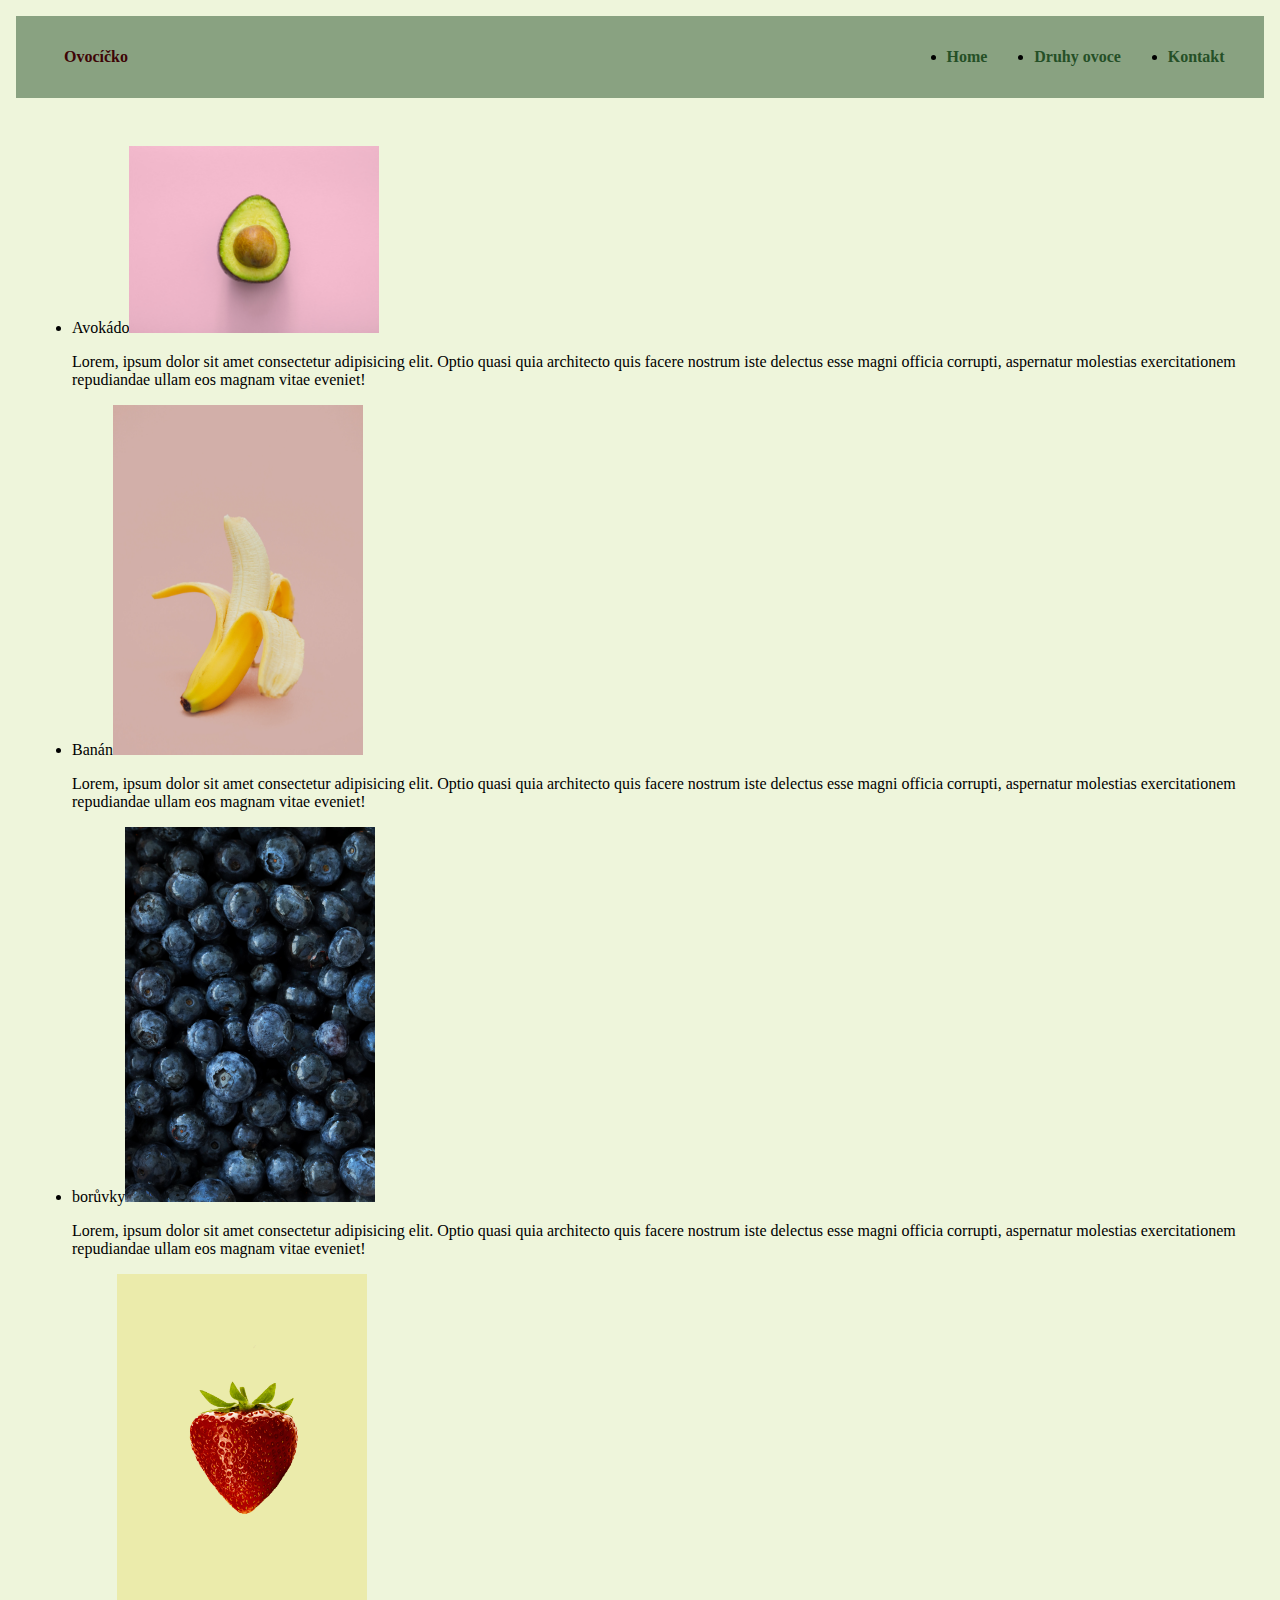
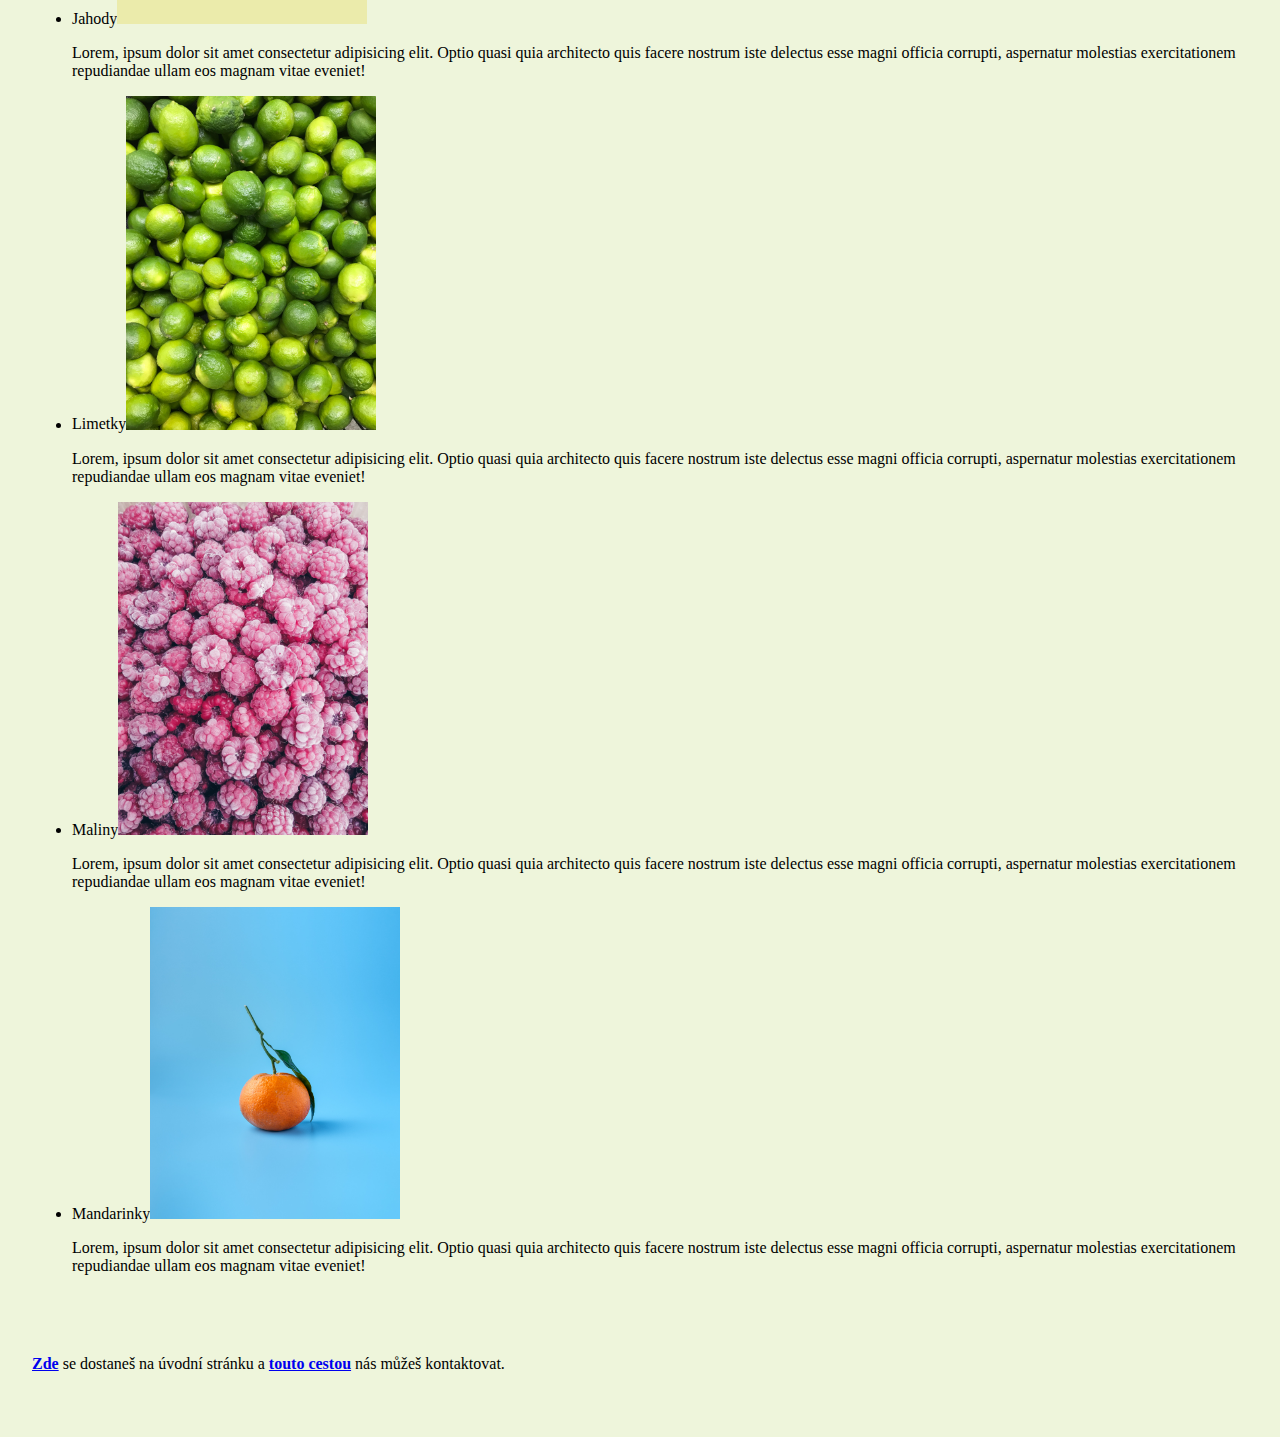
==== druhyOvoce.html @ 9f8d32ed "založení repozitáře" ====
<!DOCTYPE html>
<html lang="cs">

<head>
    <meta charset="UTF-8">
    <meta name="viewport" content="width=device-width, initial-scale=1.0">
    <link href="style.css" rel="stylesheet">
    <title>Ovocíčko</title>


</head>

<body>
    <section class="navbar">
        <div class="navigace">
            <a class="logo" href="#">Ovocíčko</a>
            <!--<img id="mobile-navigation" class="mobile-menu" src="menu.svg" alt="open-menu">-->
            <nav>
                <!--<img id="exit-mobile-navigation" class="exit-mobile-menu" src="cancel-button.svg" alt="close-menu">-->
                <ul>

                    <li><a href="index.html">Home</a></li>
                    <li><a href="druhyOvoce.html">Druhy ovoce</a></li>
                    <li><a href="kontakt.html">Kontakt</a></li>
                </ul>
                <!--<input src="menu.svg" alt="menu">-->
            </nav>


        </div>


    </section>
    <section class="hero">
        <div class="druhyOvoce">
            <ul>
                <li>Avokádo<img src="img/avokádo.jpg.jpg" alt="avokádo">
                    <p>Lorem, ipsum dolor sit amet consectetur adipisicing elit. Optio quasi quia architecto quis facere nostrum iste delectus esse magni officia corrupti, aspernatur molestias exercitationem repudiandae ullam eos magnam vitae eveniet!</p>
                </li>
                <li>Banán<img src="img/banán.jpg.jpg" alt="banán">
                    <p>Lorem, ipsum dolor sit amet consectetur adipisicing elit. Optio quasi quia architecto quis facere nostrum iste delectus esse magni officia corrupti, aspernatur molestias exercitationem repudiandae ullam eos magnam vitae eveniet!</p>
                </li>
                <li>borůvky<img src="img/borůvky.jpg.jpg" alt="borůvky">
                    <p>Lorem, ipsum dolor sit amet consectetur adipisicing elit. Optio quasi quia architecto quis facere nostrum iste delectus esse magni officia corrupti, aspernatur molestias exercitationem repudiandae ullam eos magnam vitae eveniet!</p>
                </li>
                <li>Jahody<img src="img/jahoda.jpg.jpg" alt="jahoda">
                    <p>Lorem, ipsum dolor sit amet consectetur adipisicing elit. Optio quasi quia architecto quis facere nostrum iste delectus esse magni officia corrupti, aspernatur molestias exercitationem repudiandae ullam eos magnam vitae eveniet!</p>
                </li>
                <li>Limetky<img src="img/limetky.jpg.jpg" alt="limetky">
                    <p>Lorem, ipsum dolor sit amet consectetur adipisicing elit. Optio quasi quia architecto quis facere nostrum iste delectus esse magni officia corrupti, aspernatur molestias exercitationem repudiandae ullam eos magnam vitae eveniet!</p>
                </li>
                <li>Maliny<img src="img/maliny.jpg.jpg" alt="maliny">
                    <p>Lorem, ipsum dolor sit amet consectetur adipisicing elit. Optio quasi quia architecto quis facere nostrum iste delectus esse magni officia corrupti, aspernatur molestias exercitationem repudiandae ullam eos magnam vitae eveniet!</p>
                </li>
                <li>Mandarinky<img src="img/mandarinka.jpg.jpg" alt="mandarinka">
                    <p>Lorem, ipsum dolor sit amet consectetur adipisicing elit. Optio quasi quia architecto quis facere nostrum iste delectus esse magni officia corrupti, aspernatur molestias exercitationem repudiandae ullam eos magnam vitae eveniet!</p>
                </li>
            </ul>
        </div>

    </section>
    <section class="footer">
        <div class="odkazy">
            <p><a href="index.html"><strong>Zde</strong></a> se dostaneš na úvodní stránku a <a href="kontakt.html"><strong>touto cestou</strong></a> nás můžeš kontaktovat.</p>
        </div>

    </section>


</body>

</html>
---- style.css ----
html { box-sizing: border-box; }

*, ::after, ::before { box-sizing: inherit; }

:root {
--sed: hsla(353, 4%, 55%, 1);
--bez: hsla(76, 57%, 91%, 1);
--salv: hsla(105, 15%, 57%, 1);
--zel: hsla(123, 37%, 23%, 1);
--cerv: hsla(358, 88%, 13%, 1);
}



body {
    width: auto;
    margin: 0;
    padding: 1em;
    background-color: var(--bez);
    font-family: "Poppins";
    
    
       
}

section {
    padding: 1em;
    margin-bottom: 1em;
    position: relative;
    
}

.navbar {
    background-color: var(--salv);
    display: flex;
}

.navigace {
    
    display: flex;
    width: 100%;
    justify-content: space-between;
    align-items: center;
    
}

.logo {
    text-decoration: none;
    color: var(--cerv);
    font-weight: bold;
    font-size: 17;
    text-align: center;
    padding-left: 2em;

}



nav {
    
    display: flex;
    width: 30%;
    flex-flow: row nowrap;
    justify-content: right;
    
}

nav ul {
    display: flex;
    width: 100%;
    justify-content: space-around;

}
 nav li a {
     text-decoration: none;
     font-weight: bold;
     color: var(--zel);
    
 }


 img {
    width: 250px;
    height: auto;
}

.informace {
    background-image: url(img/happy.jpg);
    background-size: 100%;
    background-repeat: no-repeat;
    width: 100%;
    height: 600px;
    display: flex;
    position: relative;

}

.procJimeOvoce h1 {
    display: flex;
    justify-content: center;
    color: var(--salv);
    text-shadow: 2px 0 0 var(--bez), 0.5px -2px 0 var(--zel);

}

.procJimeOvoce ul {
    color: var(--salv);
    text-shadow: 1px 1px 0 var(--zel), -0.7px -0.7px 0 var(--bez);
    font-weight: normal;
    
}
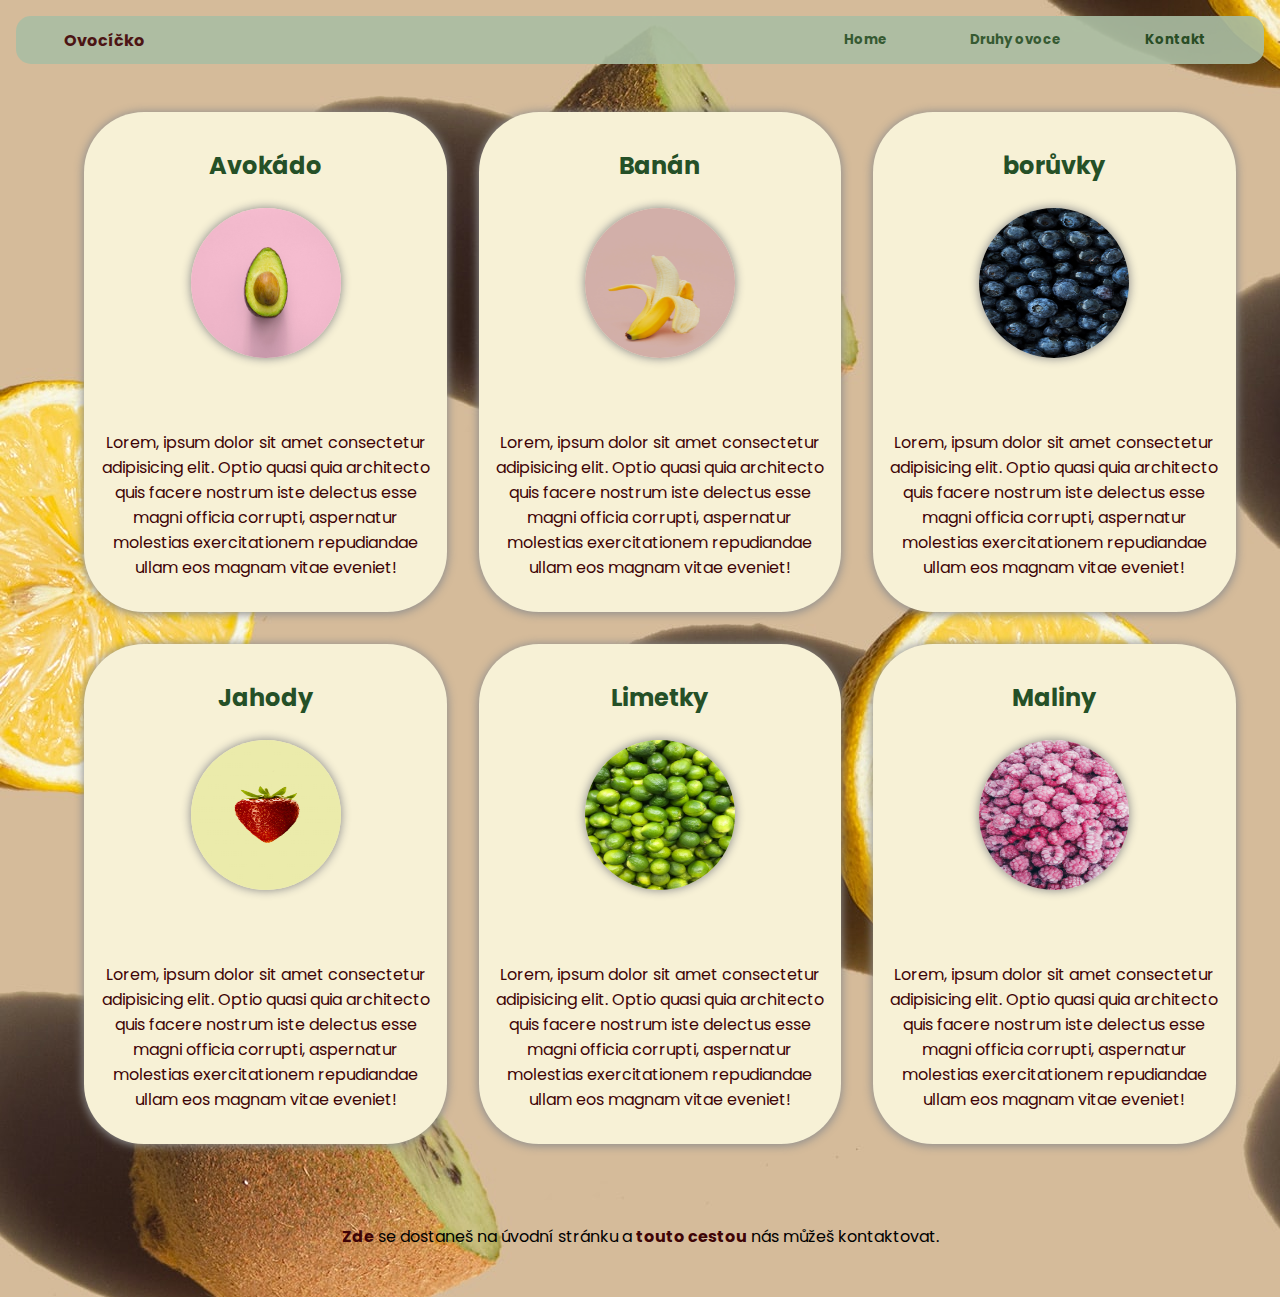
==== commit f7aed0cd: "změny, je třeba větší znalost css a JS" ====
--- a/druhyOvoce.html
+++ b/druhyOvoce.html
@@ -6,6 +6,8 @@
     <meta name="viewport" content="width=device-width, initial-scale=1.0">
     <link href="style.css" rel="stylesheet">
     <title>Ovocíčko</title>
+    <link rel="preconnect" href="https://fonts.gstatic.com">
+    <link href="https://fonts.googleapis.com/css2?family=Poppins:wght@400;700&display=swap" rel="stylesheet">
 
 
 </head>
@@ -13,7 +15,7 @@
 <body>
     <section class="navbar">
         <div class="navigace">
-            <a class="logo" href="#">Ovocíčko</a>
+            <a class="logo" href="index.html">Ovocíčko</a>
             <!--<img id="mobile-navigation" class="mobile-menu" src="menu.svg" alt="open-menu">-->
             <nav>
                 <!--<img id="exit-mobile-navigation" class="exit-mobile-menu" src="cancel-button.svg" alt="close-menu">-->
@@ -23,8 +25,8 @@
                     <li><a href="druhyOvoce.html">Druhy ovoce</a></li>
                     <li><a href="kontakt.html">Kontakt</a></li>
                 </ul>
-                <!--<input src="menu.svg" alt="menu">-->
             </nav>
+
 
 
         </div>
@@ -34,27 +36,31 @@
     <section class="hero">
         <div class="druhyOvoce">
             <ul>
-                <li>Avokádo<img src="img/avokádo.jpg.jpg" alt="avokádo">
+                <li>
+                    <h2>Avokádo</h2><img src="img/avokádo.jpg.jpg" alt="avokádo">
                     <p>Lorem, ipsum dolor sit amet consectetur adipisicing elit. Optio quasi quia architecto quis facere nostrum iste delectus esse magni officia corrupti, aspernatur molestias exercitationem repudiandae ullam eos magnam vitae eveniet!</p>
                 </li>
-                <li>Banán<img src="img/banán.jpg.jpg" alt="banán">
+                <li>
+                    <h2>Banán</h2><img src="img/banán.jpg.jpg" alt="banán">
                     <p>Lorem, ipsum dolor sit amet consectetur adipisicing elit. Optio quasi quia architecto quis facere nostrum iste delectus esse magni officia corrupti, aspernatur molestias exercitationem repudiandae ullam eos magnam vitae eveniet!</p>
                 </li>
-                <li>borůvky<img src="img/borůvky.jpg.jpg" alt="borůvky">
+                <li>
+                    <h2>borůvky</h2><img src="img/borůvky.jpg.jpg" alt="borůvky">
                     <p>Lorem, ipsum dolor sit amet consectetur adipisicing elit. Optio quasi quia architecto quis facere nostrum iste delectus esse magni officia corrupti, aspernatur molestias exercitationem repudiandae ullam eos magnam vitae eveniet!</p>
                 </li>
-                <li>Jahody<img src="img/jahoda.jpg.jpg" alt="jahoda">
+                <li>
+                    <h2>Jahody</h2><img src="img/jahoda.jpg.jpg" alt="jahoda">
                     <p>Lorem, ipsum dolor sit amet consectetur adipisicing elit. Optio quasi quia architecto quis facere nostrum iste delectus esse magni officia corrupti, aspernatur molestias exercitationem repudiandae ullam eos magnam vitae eveniet!</p>
                 </li>
-                <li>Limetky<img src="img/limetky.jpg.jpg" alt="limetky">
+                <li>
+                    <h2>Limetky</h2><img src="img/limetky.jpg.jpg" alt="limetky">
                     <p>Lorem, ipsum dolor sit amet consectetur adipisicing elit. Optio quasi quia architecto quis facere nostrum iste delectus esse magni officia corrupti, aspernatur molestias exercitationem repudiandae ullam eos magnam vitae eveniet!</p>
                 </li>
-                <li>Maliny<img src="img/maliny.jpg.jpg" alt="maliny">
+                <li>
+                    <h2>Maliny</h2><img src="img/maliny.jpg.jpg" alt="maliny">
                     <p>Lorem, ipsum dolor sit amet consectetur adipisicing elit. Optio quasi quia architecto quis facere nostrum iste delectus esse magni officia corrupti, aspernatur molestias exercitationem repudiandae ullam eos magnam vitae eveniet!</p>
                 </li>
-                <li>Mandarinky<img src="img/mandarinka.jpg.jpg" alt="mandarinka">
-                    <p>Lorem, ipsum dolor sit amet consectetur adipisicing elit. Optio quasi quia architecto quis facere nostrum iste delectus esse magni officia corrupti, aspernatur molestias exercitationem repudiandae ullam eos magnam vitae eveniet!</p>
-                </li>
+
             </ul>
         </div>
 
--- a/style.css
+++ b/style.css
@@ -2,10 +2,13 @@
 
 *, ::after, ::before { box-sizing: inherit; }
 
+/* naučit se stínování textu (jako klávesnice atd, 3D efekt), curent page, najetí na objekt a jeho zvětšení (asi JS?)*/
+
+
 :root {
---sed: hsla(353, 4%, 55%, 1);
---bez: hsla(76, 57%, 91%, 1);
---salv: hsla(105, 15%, 57%, 1);
+--sed: rgb(141, 141, 141);
+--bez: rgb(247, 241, 214);
+--salv: rgb(170, 190, 164);
 --zel: hsla(123, 37%, 23%, 1);
 --cerv: hsla(358, 88%, 13%, 1);
 }
@@ -15,24 +18,34 @@
 body {
     width: auto;
     margin: 0;
-    padding: 1em;
-    background-color: var(--bez);
+    padding: 0;
+    background-image: url(/img/pozadi1.jpg);
     font-family: "Poppins";
-    
-    
-       
-}
+      
+}
+
+
 
 section {
+    width: auto;
     padding: 1em;
     margin-bottom: 1em;
-    position: relative;
+    
     
 }
 
 .navbar {
     background-color: var(--salv);
-    display: flex;
+    opacity: 90%;
+    display: flex;
+    margin: 1rem;
+    position: sticky;
+    top: 0;
+    z-index: 1;
+    height: 3rem;
+    margin-bottom: 0;
+    border-radius: 15px;
+
 }
 
 .navigace {
@@ -59,16 +72,23 @@
 nav {
     
     display: flex;
-    width: 30%;
+    width: 40%;
     flex-flow: row nowrap;
     justify-content: right;
     
+    
+}
+
+nav a:hover {
+    color: var(--bez);
 }
 
 nav ul {
     display: flex;
     width: 100%;
     justify-content: space-around;
+    list-style-type: none;
+    font-size: 10pt;
 
 }
  nav li a {
@@ -85,28 +105,245 @@
 }
 
 .informace {
-    background-image: url(img/happy.jpg);
+    background-image: url(img/angelica-echeverry-HhVTiioq9DY-unsplash.jpg);
+    border-radius: 25px;
     background-size: 100%;
     background-repeat: no-repeat;
     width: 100%;
     height: 600px;
     display: flex;
     position: relative;
-
-}
+    align-items: center;
+    margin: 0;
+    
+
+}
+
+.procJimeOvoce {
+    margin: 3rem;
+    padding-left: 8rem;
+    
+}
+
+
 
 .procJimeOvoce h1 {
     display: flex;
     justify-content: center;
     color: var(--salv);
-    text-shadow: 2px 0 0 var(--bez), 0.5px -2px 0 var(--zel);
-
+    font-size: 4rem;
+    text-shadow: 2px -2px 0px  var(--bez),
+    -1px 2px 0px var(--zel),
+    0 0 15px var(--salv);
 }
 
 .procJimeOvoce ul {
     color: var(--salv);
-    text-shadow: 1px 1px 0 var(--zel), -0.7px -0.7px 0 var(--bez);
+    text-shadow: 2px -2px 0px  var(--bez),
+    -1px 2px 0px var(--zel);
     font-weight: normal;
-    
-}
-
+    font-size: 2rem;
+    list-style-type: none;
+    padding-left: 2rem;
+    display: flex;
+    flex-flow: column nowrap;
+    
+    
+}
+
+.procJimeOvoce li {
+   display: flex;
+   padding-left: 2rem;
+   position: relative;
+}
+
+.procJimeOvoce li:before {
+     content: "";
+     position: relative;
+     top: 1rem;
+     left: -2rem;
+     width: 20px;
+     height: 20px;
+     background-image: url(/img/citron.svg);
+     background-size: contain;
+     display: flex;
+     align-items: center;
+
+}
+
+span {
+    color: var(--zel);
+    text-shadow: 2px -2px 0px  var(--bez),
+    -1px 2px 0px var(--salv);
+}
+
+.hero {
+    width: auto;
+    display: flex;
+    justify-content: center;
+    align-content: center;
+    padding: 0;
+    margin: 1rem;
+}
+
+.druhyOvoce {
+    display: flex;
+    flex-flow: row wrap;
+    justify-content: center;
+}
+
+.druhyOvoce ul {
+    display: flex;
+    flex-flow: row wrap;
+    justify-content: center;
+}
+
+.druhyOvoce li {
+    width: 30%;
+    height: 500px;
+    display: flex;
+    flex-flow: column nowrap;
+    justify-items: center;
+    align-items: center;
+    padding: 1rem;
+    margin: 1rem;
+    text-align: center;
+    justify-content: space-between;
+    box-shadow: 0 1px 10px 0.5px var(--sed) ;
+    border-radius: 60px;
+    background-color: var(--bez);
+    position: relative;
+
+}
+
+.druhyOvoce li p {
+    color: var(--cerv);
+    font-weight: normal;
+}
+
+.druhyOvoce img {
+    width: 150px;
+    height: 150px;
+    border-radius: 50%;
+    margin-bottom: 1rem;
+    box-shadow: 0 0 10px 0.5px var(--sed);
+    position: absolute;
+    top: 6rem;
+    
+}
+
+.druhyOvoce img:hover {
+    width: 180px;
+    height: 180px;
+}
+
+.druhyOvoce h2 {
+    color: var(--zel);
+}
+
+.kontakt {
+    width: 120%;
+    display: flex;
+    flex-flow: row nowrap;
+    margin: 0 3rem;
+    justify-content: space-around;
+    height: auto;
+    
+}
+
+.kontakt h2 {
+    margin-bottom: 0;
+}
+
+.form {
+
+    margin-top: 0;
+    padding-top: 0;
+    display: flex;
+    flex-flow: column wrap;
+    position: relative;
+    justify-content: center;
+
+}
+
+.form a {
+    justify-content: center;
+}
+
+input,textarea {
+    width: 100%;
+    border-radius: 5px;
+    border:1px solid var(--salv);
+    padding: 0.5rem;
+    
+}
+
+input {
+    height: 2rem;
+}
+
+label {
+    display: block;
+    margin-top: 1rem;
+    
+}
+
+/*input [type="submit"] {
+   vložení tlačítka Odeslat 
+}*/
+
+.send-message {
+    width: 70%;
+    height: 1.5rem;
+    background-color: var(--salv);
+    border: 1px solid var(--salv);
+    box-shadow: 0 0 5px var(--zel);
+    cursor: pointer;
+    position: absolute;
+    left: 2rem;
+    bottom: -2rem;
+    z-index: 1;
+    justify-items: center;
+    align-items: center;
+    margin: auto;
+    text-align: center;
+    padding: 0;
+
+}
+
+
+
+.send-message:hover {
+    font-weight: bold;
+    width: 75%;
+    
+    
+    
+
+}
+
+.footer {
+    display: flex;
+    align-items: center;
+    justify-content: center;
+}
+
+.mapa {  
+    display: flex;
+    flex-flow: row nowrap;
+    justify-content: center;
+    align-items: flex-end;
+}
+
+.footer a {
+    text-decoration: none;
+    color: var(--cerv);
+}
+
+.footer a:hover {
+    color: var(--bez);
+}
+
+a:hover {
+    cursor: pointer;
+}